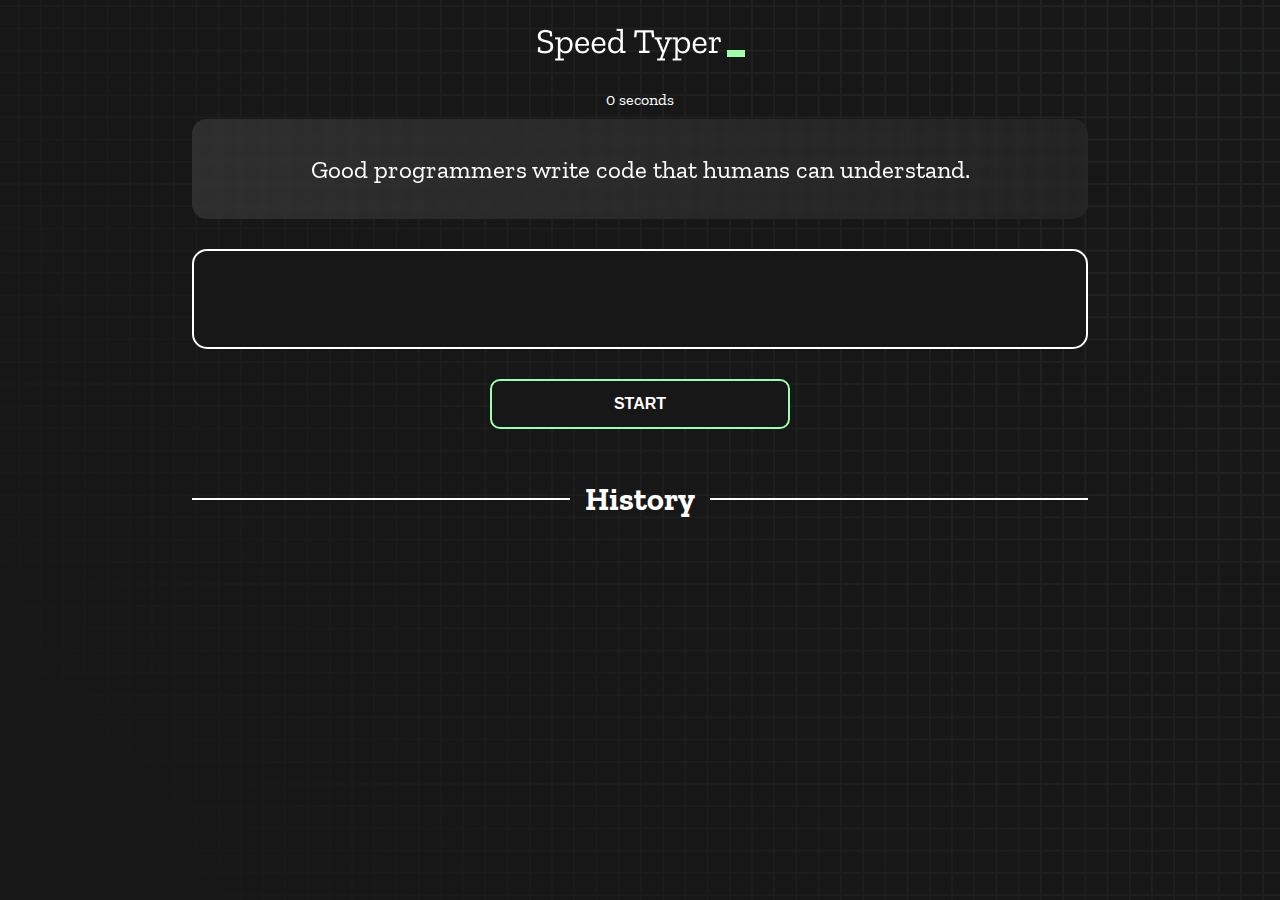
==== index.html @ 2a0f32fe "Initial commit" ====
<!DOCTYPE html>
<html lang="en">
  <head>
    <meta charset="UTF-8" />
    <meta http-equiv="X-UA-Compatible" content="IE=edge" />
    <meta name="viewport" content="width=device-width, initial-scale=1.0" />
    <title>Speed Monster</title>
    <link rel="stylesheet" href="styles.css" />
    <link rel="preconnect" href="https://fonts.googleapis.com" />
    <link rel="preconnect" href="https://fonts.gstatic.com" crossorigin />
    <link
      href="https://fonts.googleapis.com/css2?family=Zilla+Slab:wght@300;400;500&display=swap"
      rel="stylesheet"
    />
  </head>
  <body>
    <h1 class="title"><img src="./logo.png" /></h1>
    <div id="show-time">0 seconds</div>

    <div class="box-container">
      <div id="question"></div>

      <div id="display" class="inactive"></div>

      <div class="buttons">
        <button id="starts">START</button>
      </div>

      <div class="divider-container">
        <div class="line"></div>
        <h1 class="title2">History</h1>
        <div class="line"></div>
      </div>
      <div id="histories"></div>
    </div>

    <div id="countdown"></div>
    <div id="modal-background" class="hidden"></div>
    <div id="result" class="hidden"></div>

    <script src="./history.js"></script>
    <script src="./script.js"></script>
  </body>
</html>
---- styles.css ----
* {
  padding: 0;
  margin: 0;
  box-sizing: border-box;
}

body {
  background-image: url("./bg.png");
  background-size: cover;
  background-position: left top;
  font-family: "Zilla Slab", serif;
}

.box-container {
  width: 70%;
  margin: 0 auto;
}

#question {
  height: 100px;
  display: flex;
  align-items: center;
  justify-content: center;
  color: white;
  font-size: 25px;
  border-radius: 15px;
  background: rgb(255, 255, 255);
  background: linear-gradient(
    92.49deg,
    rgba(255, 255, 255, 0.1) 0.18%,
    rgba(255, 255, 255, 0.05) 99.85%
  );
  backdrop-filter: blur(5px);
  margin-bottom: 30px;
}

#display {
  height: 100px;
  display: flex;
  flex-wrap: wrap;
  align-items: center;
  padding-left: 5rem;
  color: white;
  font-size: 32px;
  background-color: #171717;
  border: 2px solid #9dffad;
  border-radius: 15px;
}

#countdown {
  position: fixed;
  height: 100vh;
  width: 100vw;
  background-color: rgba(0, 0, 0, 0.8);
  top: 0;
  left: 0;
  display: flex;
  align-items: center;
  justify-content: center;
  font-size: 3rem;
  color: white;
  display: none;
}
#result {
  position: fixed;
  top: 10%; 
  left: 10%;
  transform: translate(-50%, -50%);
  height: 250px;
  width: 400px;
  background-color: #171717;
  border-radius: 15px;
  border: 2px solid #9dffad;
  color: white;
  text-align: center;
  padding: 2rem;
}
#show-time{
  text-align: center;
  color: white;
  margin: 10px 0;
}

.green {
  color: #9dffad;
}
.red {
  color: #eb6565;
}
.bold {
  font-weight: 700;
}
.inactive {
  border: 2px solid white !important;
}
.hidden {
  display: none;
}
.title {
  text-align: center;
  color: white;
  margin: 20px 0;
}

.divider-container {
  height: 80px;
  display: flex;
  justify-content: center;
  align-items: center;
  gap: 15px;
  margin: 0 auto;
}

.line {
  height: 2px;
  background: white;
  width: 100%;
}

.title2 {
  color: white;
  display: block;
}

.buttons {
  display: flex;
  justify-content: center;
  margin: 30px 0;
}
button {
  padding: 10px 20px;
  border: none;
  font-size: 16px;
  font-weight: bold;
  width: 300px;
  height: 50px;
  color: white;
  background-color: #171717;
  border-radius: 10px;
  border: 2px solid #9dffad;
  cursor: pointer;
}

#histories {
  display: flex;
  flex-wrap: wrap;
  justify-content: space-around;
}

.card {
  width: 100%;
  height: 100%;
  padding: 50px;
  display: flex;
  justify-content: space-between;
  align-items: center;
  padding: 20px 30px;
  color: white;
  border-radius: 15px;
  background: rgb(255, 255, 255);
  background: linear-gradient(
    92.49deg,
    rgba(255, 255, 255, 0.1) 0.18%,
    rgba(255, 255, 255, 0.05) 99.85%
  );
  backdrop-filter: blur(5px);
  margin-bottom: 30px;
}

#modal-background {
  background: rgb(255, 255, 255);
  background: linear-gradient(
    92.49deg,
    rgba(255, 255, 255, 0.1) 0.18%,
    rgba(255, 255, 255, 0.05) 99.85%
  );
  backdrop-filter: blur(5px);
  height: 100vh;
  width: 100%;
  position: fixed;
  top: 0;
}

@media only screen and (max-width: 700px) {
  .box-container {
    padding: 0 20px;
    width: 100%;
  }
  .card {
    flex-direction: column;
  }
}
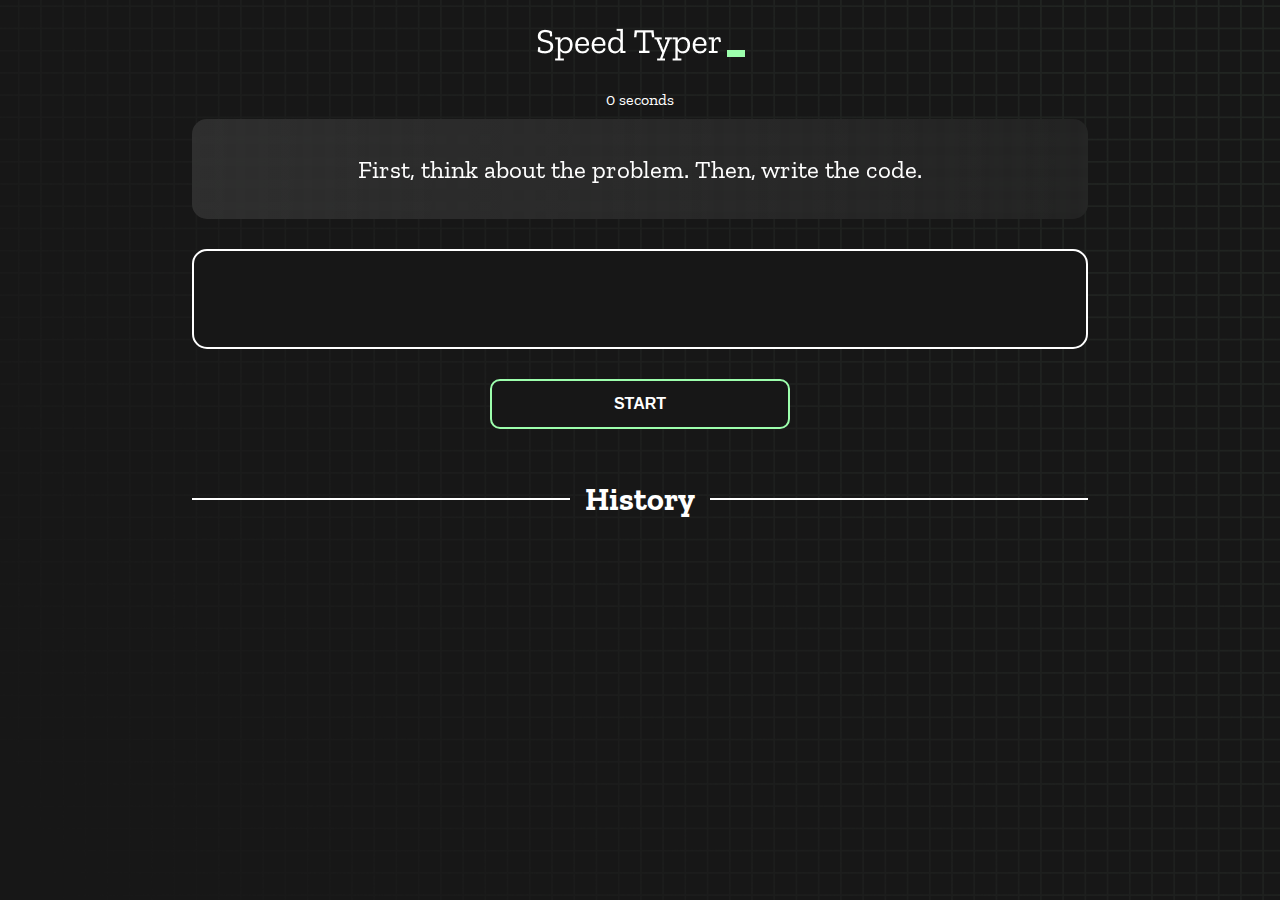
==== commit 731333ed: "website name change" ====
--- a/index.html
+++ b/index.html
@@ -4,7 +4,7 @@
     <meta charset="UTF-8" />
     <meta http-equiv="X-UA-Compatible" content="IE=edge" />
     <meta name="viewport" content="width=device-width, initial-scale=1.0" />
-    <title>Speed Monster</title>
+    <title>Type Monster</title>
     <link rel="stylesheet" href="styles.css" />
     <link rel="preconnect" href="https://fonts.googleapis.com" />
     <link rel="preconnect" href="https://fonts.gstatic.com" crossorigin />
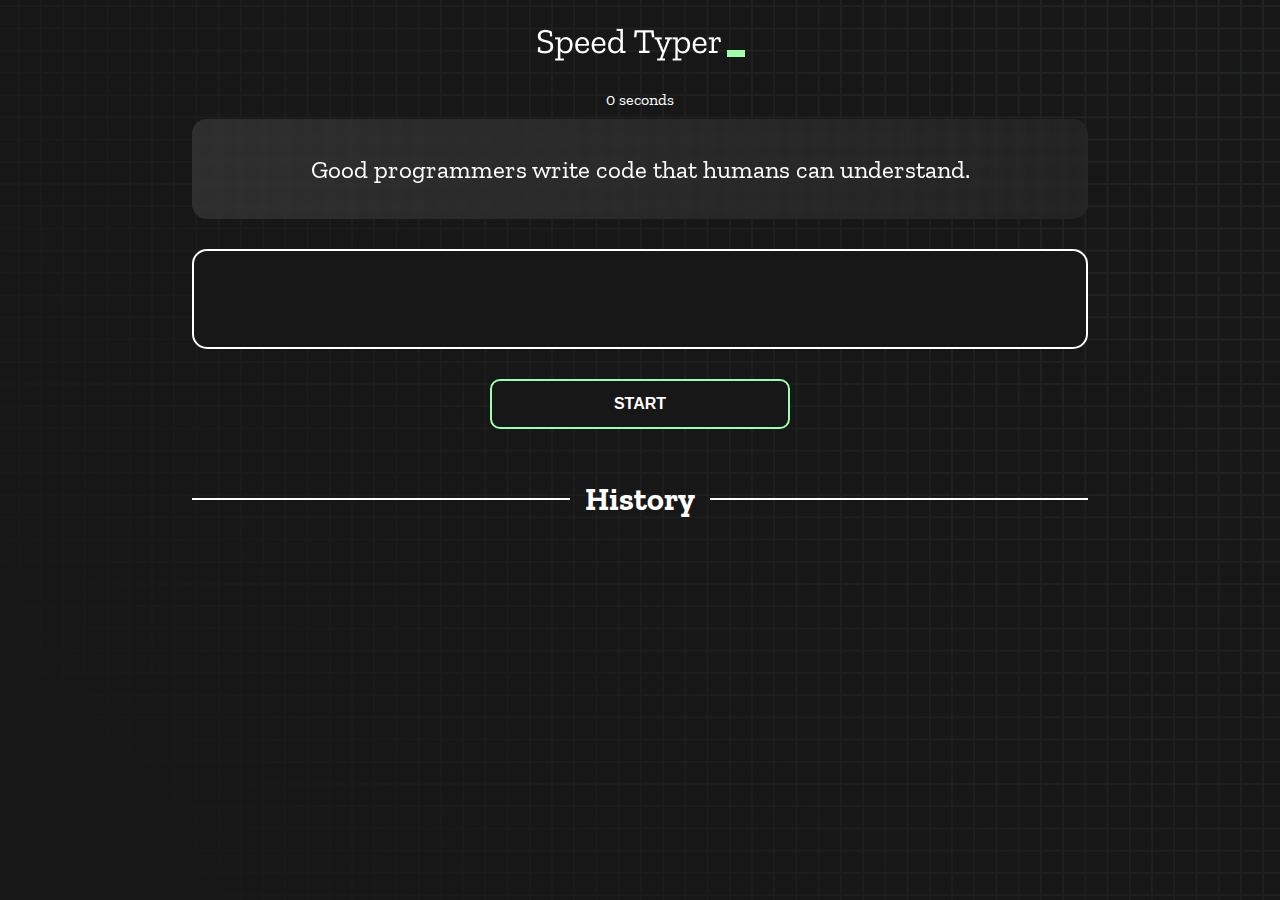
==== commit bc9ada28: "responsive complete" ====
--- a/index.html
+++ b/index.html
@@ -7,7 +7,7 @@
     <title>Type Monster</title>
     <link rel="stylesheet" href="styles.css" />
     <link rel="preconnect" href="https://fonts.googleapis.com" />
-    <link rel="preconnect" href="https://fonts.gstatic.com" crossorigin />
+    <link rel="preconnect" href="https://fonts.gstatic.com" />
     <link
       href="https://fonts.googleapis.com/css2?family=Zilla+Slab:wght@300;400;500&display=swap"
       rel="stylesheet"
@@ -34,9 +34,11 @@
       <div id="histories"></div>
     </div>
 
-    <div id="countdown"></div>
+    <div id="countdown" class=""></div>
     <div id="modal-background" class="hidden"></div>
-    <div id="result" class="hidden"></div>
+
+      <div id="result" class="hidden"></div>
+ 
 
     <script src="./history.js"></script>
     <script src="./script.js"></script>
--- a/styles.css
+++ b/styles.css
@@ -63,8 +63,8 @@
 }
 #result {
   position: fixed;
-  top: 10%; 
-  left: 10%;
+  top: 50%; 
+  left: 50%;
   transform: translate(-50%, -50%);
   height: 250px;
   width: 400px;
@@ -95,6 +95,8 @@
 }
 .hidden {
   display: none;
+  visibility: hidden;
+  opacity: 0;
 }
 .title {
   text-align: center;
@@ -148,11 +150,12 @@
 }
 
 .card {
-  width: 100%;
+  width: 30%;
   height: 100%;
   padding: 50px;
-  display: flex;
-  justify-content: space-between;
+  /* display: flex; */
+  text-align: center;
+  /* justify-content: space-between; */
   align-items: center;
   padding: 20px 30px;
   color: white;
@@ -165,6 +168,11 @@
   );
   backdrop-filter: blur(5px);
   margin-bottom: 30px;
+}
+.card h3{
+  margin-bottom: 8px;
+  line-height: 20px;
+  letter-spacing: 1px;
 }
 
 #modal-background {
@@ -179,6 +187,7 @@
   width: 100%;
   position: fixed;
   top: 0;
+
 }
 
 @media only screen and (max-width: 700px) {
@@ -190,3 +199,27 @@
     flex-direction: column;
   }
 }
+
+@media only screen and (max-width: 600px) {
+
+  .card {
+    width: 100%;
+    height: 100%;
+    padding: 50px;
+    display: flex;
+    justify-content: space-between;
+    align-items: center;
+    padding: 20px 30px;
+    color: white;
+    border-radius: 15px;
+    background: rgb(255, 255, 255);
+    background: linear-gradient(
+      92.49deg,
+      rgba(255, 255, 255, 0.1) 0.18%,
+      rgba(255, 255, 255, 0.05) 99.85%
+    );
+    backdrop-filter: blur(5px);
+    margin-bottom: 30px;
+  }
+
+}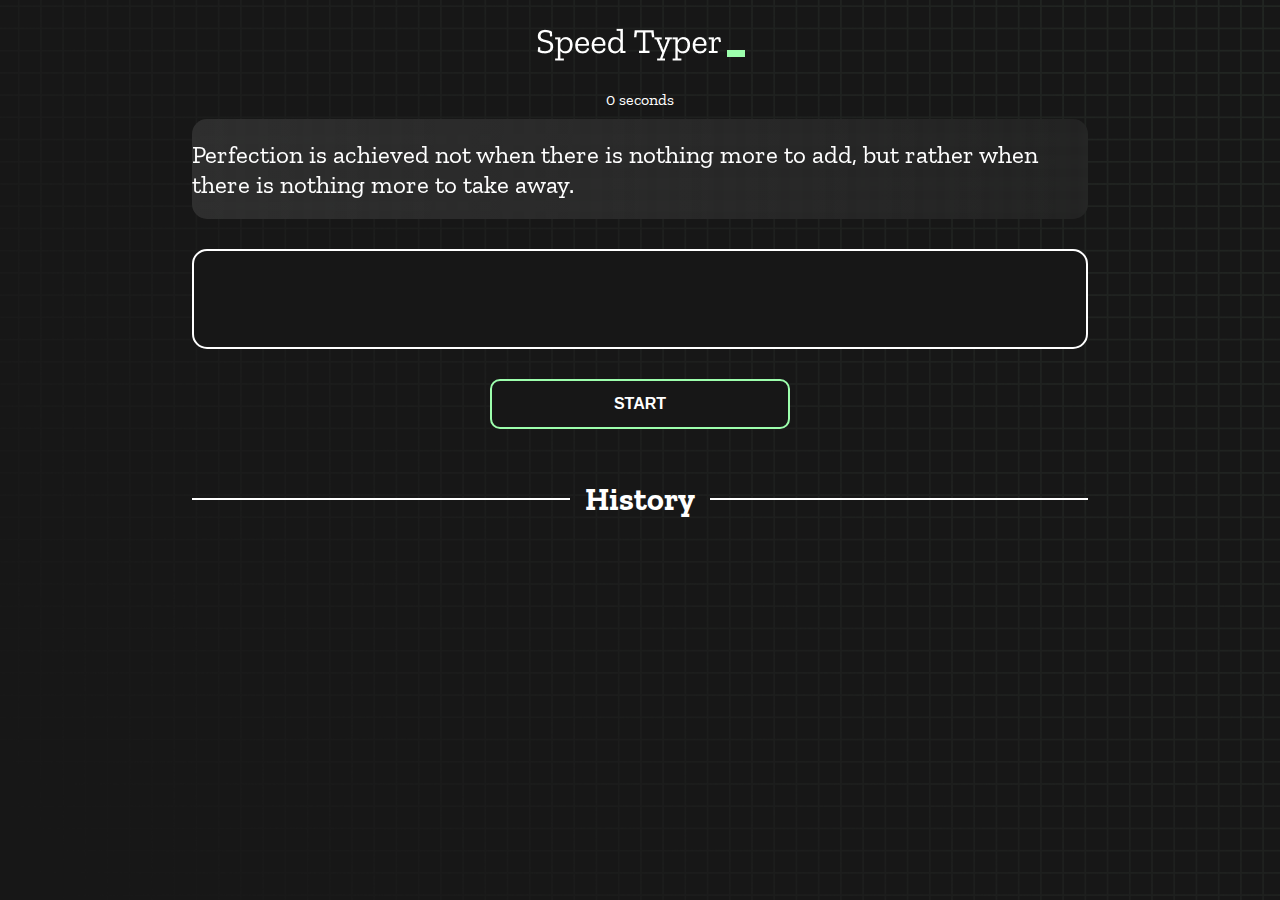
==== commit f4657b58: "remove flote number" ====
--- a/index.html
+++ b/index.html
@@ -14,6 +14,7 @@
     />
   </head>
   <body>
+    
     <h1 class="title"><img src="./logo.png" /></h1>
     <div id="show-time">0 seconds</div>
 
--- a/styles.css
+++ b/styles.css
@@ -98,6 +98,7 @@
   visibility: hidden;
   opacity: 0;
 }
+
 .title {
   text-align: center;
   color: white;
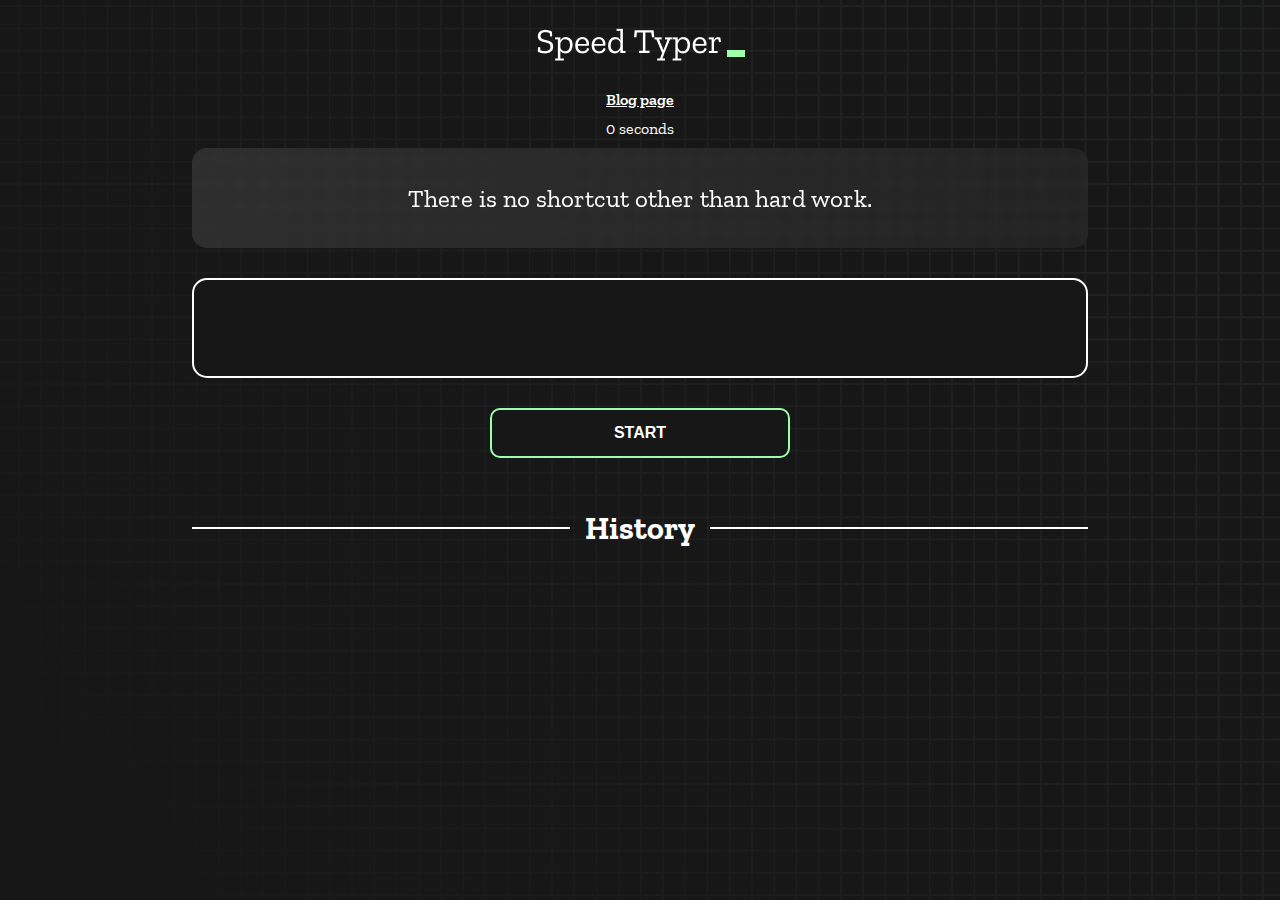
==== commit 2ae50f51: "link up blog page" ====
--- a/index.html
+++ b/index.html
@@ -16,6 +16,9 @@
   <body>
     
     <h1 class="title"><img src="./logo.png" /></h1>
+    <div style="text-align: center; font-weight: 600;">
+      <a style="color: #fff;" href="./blog-page.html">Blog page</a>
+    </div>
     <div id="show-time">0 seconds</div>
 
     <div class="box-container">
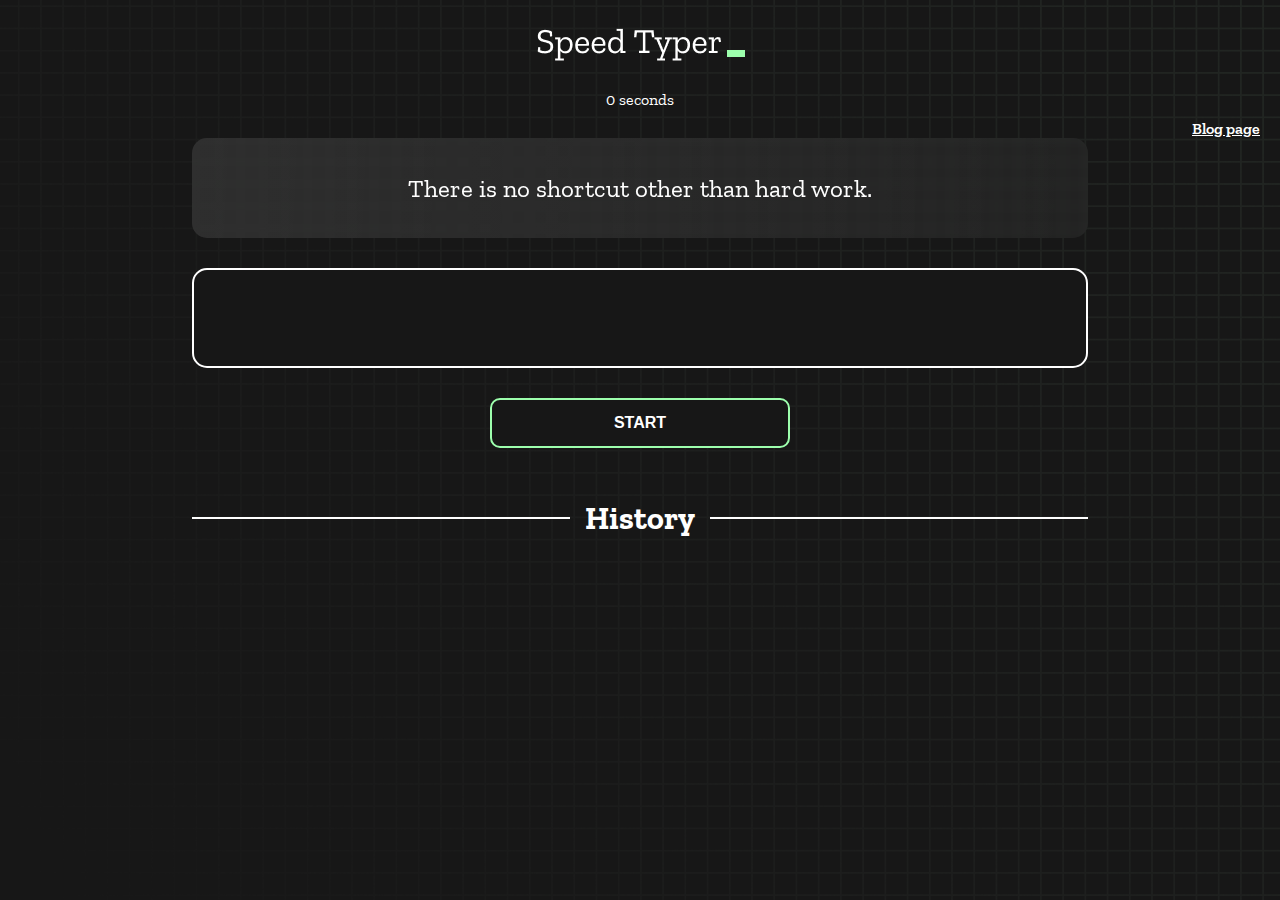
==== commit 1ed49c6e: "add home page btn" ====
--- a/index.html
+++ b/index.html
@@ -16,11 +16,11 @@
   <body>
     
     <h1 class="title"><img src="./logo.png" /></h1>
-    <div style="text-align: center; font-weight: 600;">
+    
+    <div id="show-time">0 seconds</div>
+    <div style="text-align: right; font-weight: 600; margin-right: 20px;">
       <a style="color: #fff;" href="./blog-page.html">Blog page</a>
     </div>
-    <div id="show-time">0 seconds</div>
-
     <div class="box-container">
       <div id="question"></div>
 
